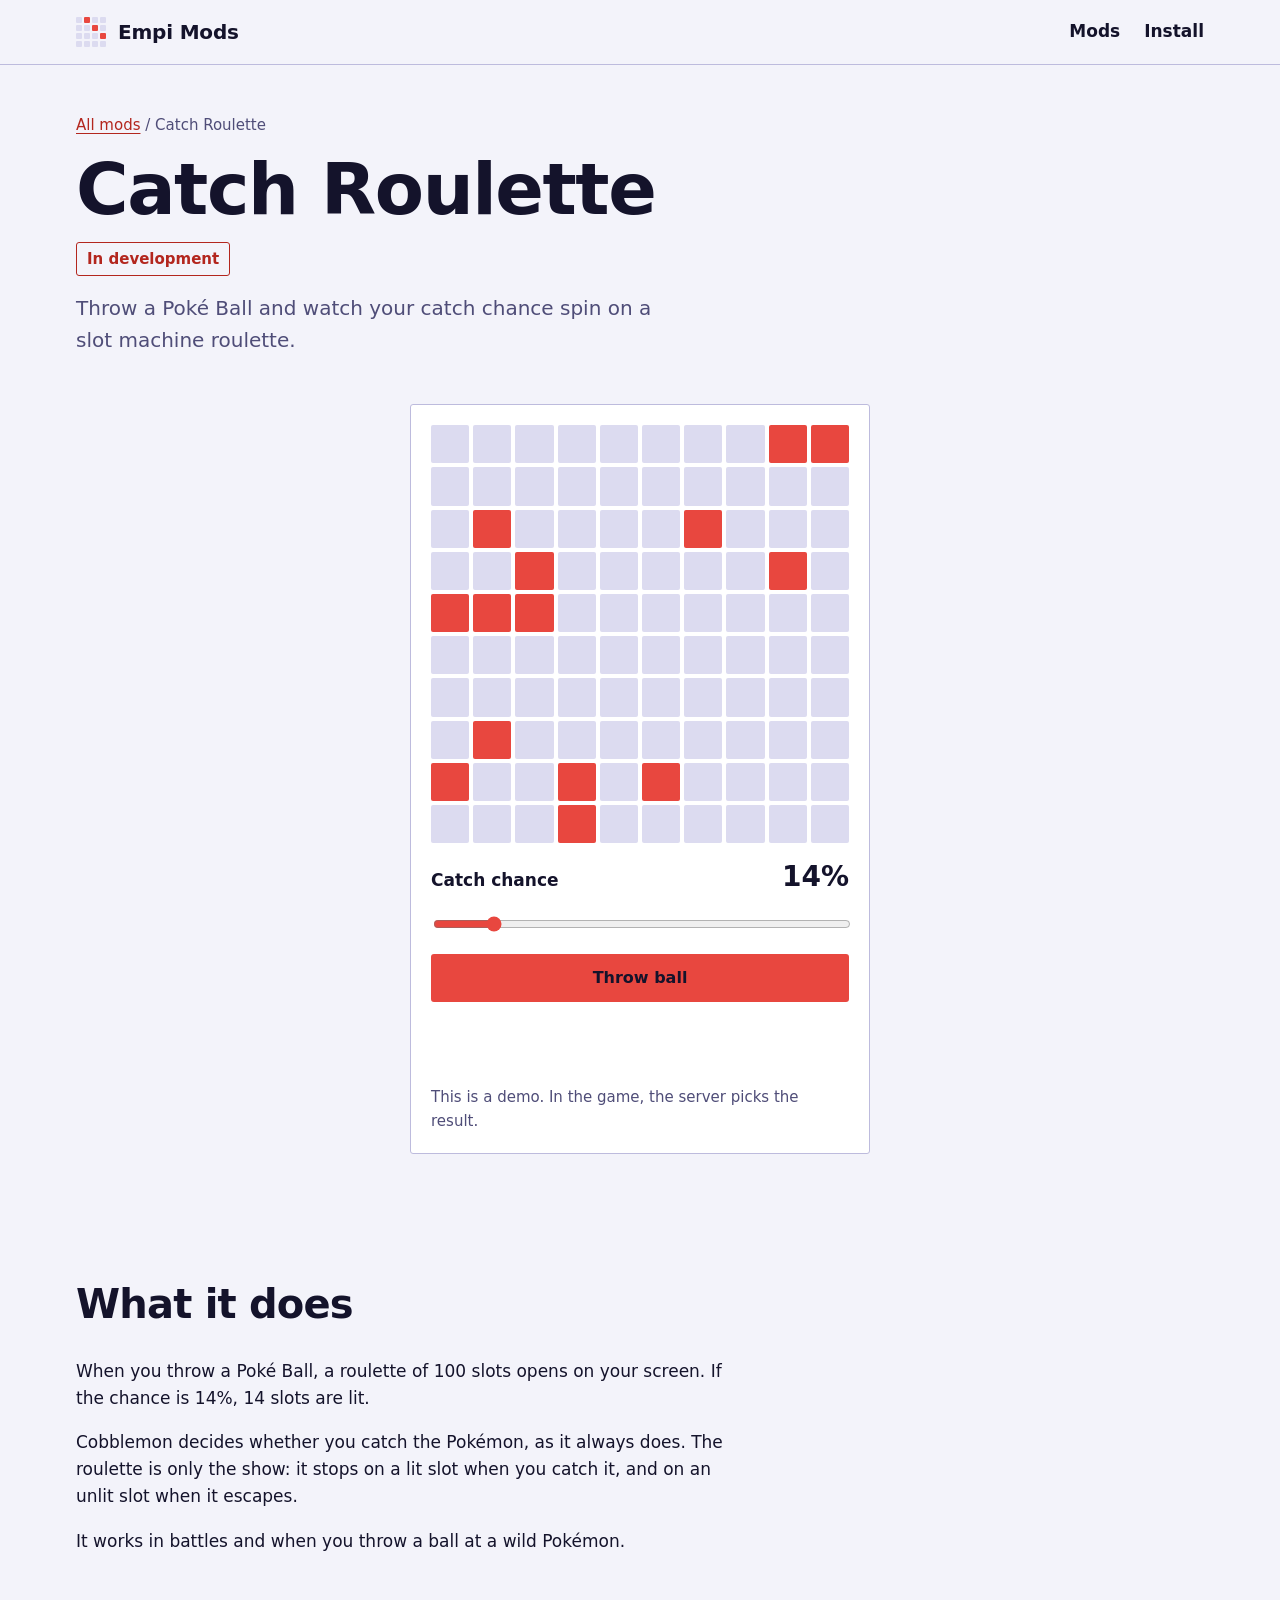
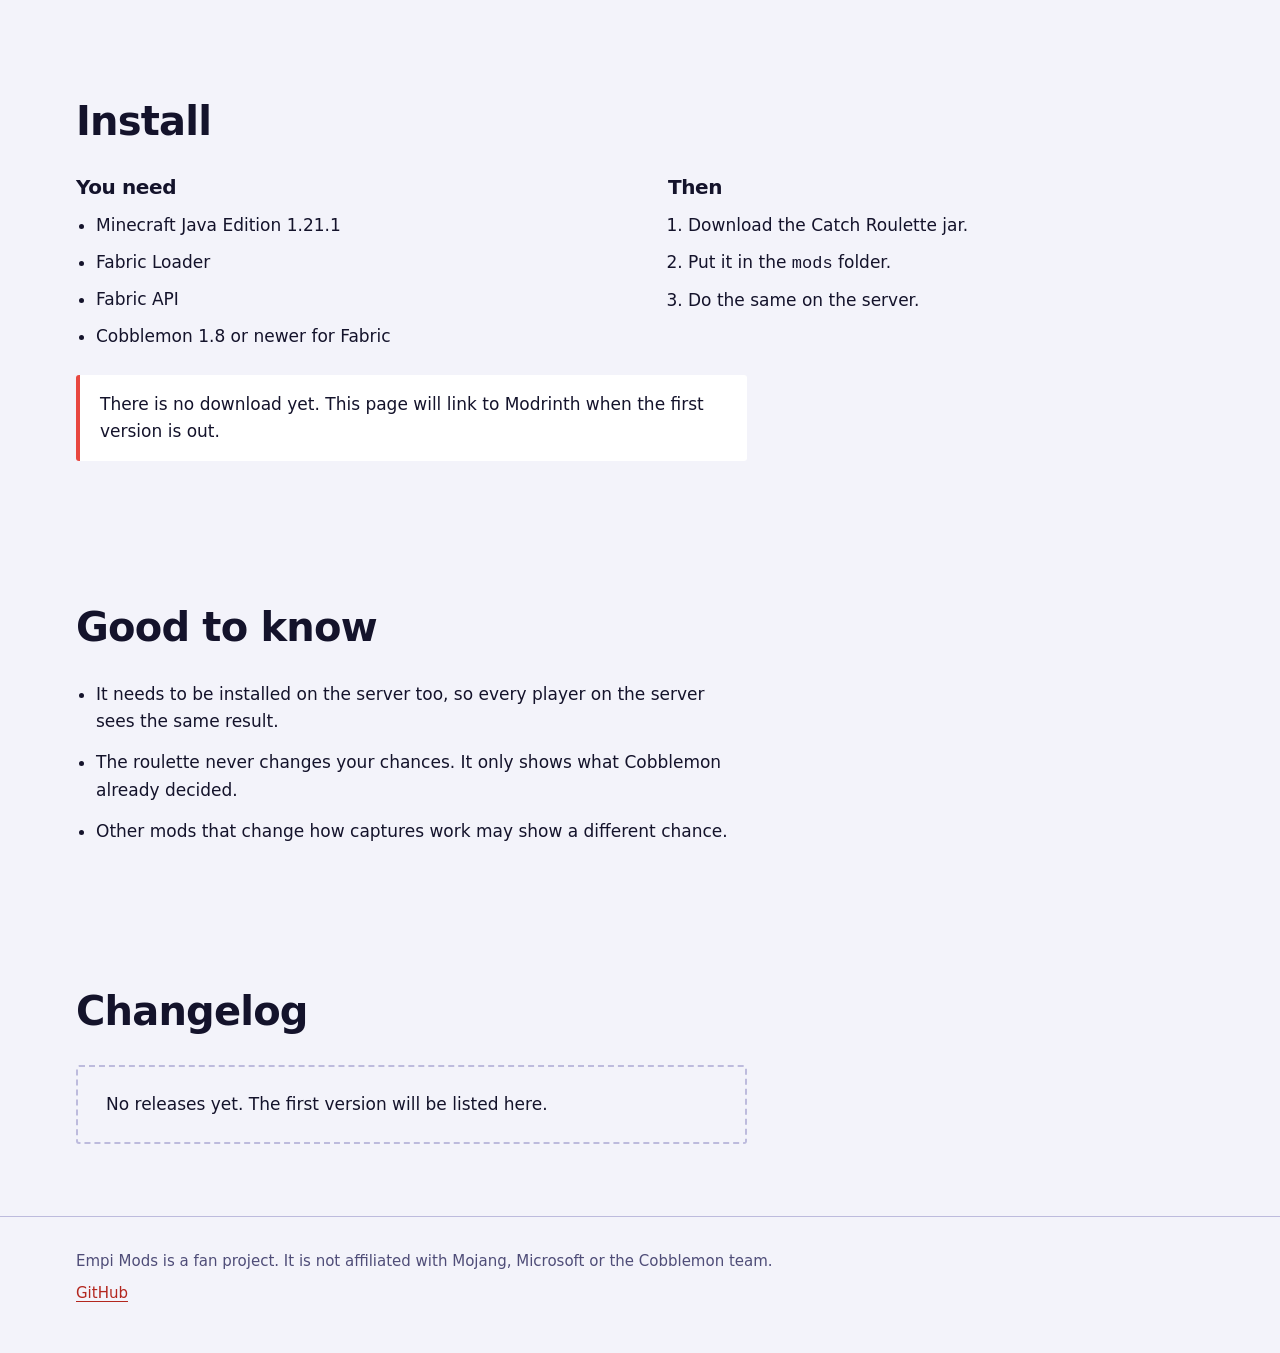
==== mods/catch-roulette.html @ 5851043d "Initial commit: Empi Mods static site Home, Catch Roulette page, shared CSS and the roulette demo.  " ====
<!doctype html>
<html lang="en">
<head>
  <meta charset="utf-8">
  <meta name="viewport" content="width=device-width, initial-scale=1">
  <title>Catch Roulette</title>
  <meta name="description" content="A Fabric mod for Cobblemon that turns your catch chance into a slot machine roulette.">
  <meta name="color-scheme" content="dark light">
  <link rel="stylesheet" href="../css/site.css">
</head>
<body>
  <a class="skip" href="#main">Skip to content</a>

  <header class="nav">
    <div class="wrap nav__row">
      <a class="brand" href="../index.html">
        <span class="brand__mark" aria-hidden="true"><i></i><i></i><i></i><i></i><i></i><i></i><i></i><i></i><i></i><i></i><i></i><i></i><i></i><i></i><i></i><i></i></span>
        Empi Mods
      </a>
      <nav aria-label="Main">
        <a href="../index.html#mods">Mods</a>
        <a href="#install">Install</a>
      </nav>
    </div>
  </header>

  <main id="main">
    <div class="wrap mod-head">
      <p class="crumb"><a href="../index.html#mods">All mods</a> / Catch Roulette</p>
      <h1>Catch Roulette</h1>
      <span class="status">In development</span>
      <p class="lede">Throw a Poké Ball and watch your catch chance spin on a slot machine roulette.</p>
    </div>

    <div class="wrap demo-block">
      <div class="roulette" data-roulette>
        <div class="roulette__board" role="img" aria-label="Roulette with 100 slots, 14 of them lit"></div>
        <div class="roulette__panel">
          <div class="roulette__row">
            <label for="chance-mod">Catch chance</label>
            <output for="chance-mod">14%</output>
          </div>
          <input id="chance-mod" type="range" min="1" max="100" value="14">
          <button class="btn btn--primary" type="button">Throw ball</button>
          <p class="roulette__result" aria-live="polite"></p>
          <p class="roulette__hint">This is a demo. In the game, the server picks the result.</p>
        </div>
      </div>
    </div>
    <!-- TODO: add real in-game screenshots here once the mod runs in Cobblemon. -->

    <section class="section">
      <div class="wrap">
        <h2>What it does</h2>
        <div class="prose">
          <p>When you throw a Poké Ball, a roulette of 100 slots opens on your screen. If the chance is 14%, 14 slots are lit.</p>
          <p>Cobblemon decides whether you catch the Pokémon, as it always does. The roulette is only the show: it stops on a lit slot when you catch it, and on an unlit slot when it escapes.</p>
          <p>It works in battles and when you throw a ball at a wild Pokémon.</p>
        </div>
      </div>
    </section>

    <section class="section" id="install">
      <div class="wrap">
        <h2>Install</h2>
        <div class="install">
          <div>
            <h3>You need</h3>
            <ul>
              <li>Minecraft Java Edition 1.21.1</li>
              <li>Fabric Loader</li>
              <li>Fabric API</li>
              <li>Cobblemon 1.8 or newer for Fabric</li>
            </ul>
          </div>
          <div>
            <h3>Then</h3>
            <ol>
              <li>Download the Catch Roulette jar.</li>
              <li>Put it in the <code>mods</code> folder.</li>
              <li>Do the same on the server.</li>
            </ol>
          </div>
        </div>
        <p class="note">There is no download yet. This page will link to Modrinth when the first version is out.</p>
      </div>
    </section>

    <section class="section">
      <div class="wrap">
        <h2>Good to know</h2>
        <ul class="limits">
          <li>It needs to be installed on the server too, so every player on the server sees the same result.</li>
          <li>The roulette never changes your chances. It only shows what Cobblemon already decided.</li>
          <li>Other mods that change how captures work may show a different chance.</li>
        </ul>
      </div>
    </section>

    <section class="section">
      <div class="wrap">
        <h2>Changelog</h2>
        <div class="empty">
          <p>No releases yet. The first version will be listed here.</p>
        </div>
      </div>
    </section>
  </main>

  <footer class="footer">
    <div class="wrap">
      <p>Empi Mods is a fan project. It is not affiliated with Mojang, Microsoft or the Cobblemon team.</p>
      <p><a href="https://github.com/Empity001">GitHub</a></p>
    </div>
  </footer>

  <script src="../js/roulette.js"></script>
</body>
</html>
---- css/site.css ----
/* Empi Mods: one theme per visitor (follows the system), one accent, one corner radius. */

:root {
  --bg: #14132b;
  --surface: #1d1c3d;
  --cell: #2b2a5a;
  --line: #3a386e;
  --text: #eceBf8;
  --muted: #b0aed2;
  --accent: #e8473f;
  --accent-ink: #14132b;
  --accent-text: #f0625a;
  --radius: 3px;
  --wrap: 1160px;
  --display: "Bahnschrift", "Arial Narrow", "Segoe UI", system-ui, sans-serif;
  --body: system-ui, -apple-system, "Segoe UI", Roboto, sans-serif;
  color-scheme: dark;
}

@media (prefers-color-scheme: light) {
  :root {
    --bg: #f3f3fa;
    --surface: #ffffff;
    --cell: #dcdbf0;
    --line: #bdbbdd;
    --text: #14132b;
    --muted: #4f4d78;
    --accent-text: #b3261e;
    color-scheme: light;
  }
}

*,
*::before,
*::after { box-sizing: border-box; }

html { scroll-behavior: smooth; }

body {
  margin: 0;
  background: var(--bg);
  color: var(--text);
  font-family: var(--body);
  font-size: 1.0625rem;
  line-height: 1.6;
  -webkit-font-smoothing: antialiased;
}

img, svg { max-width: 100%; }

a { color: var(--accent-text); text-underline-offset: 3px; }
a:hover { text-decoration-thickness: 2px; }

:focus-visible {
  outline: 3px solid var(--accent-text);
  outline-offset: 3px;
  border-radius: var(--radius);
}

.skip {
  position: absolute;
  left: 16px;
  top: -64px;
  padding: 8px 14px;
  background: var(--accent);
  color: var(--accent-ink);
  font-weight: 700;
  border-radius: var(--radius);
  z-index: 10;
}
.skip:focus { top: 12px; }

.wrap {
  width: 100%;
  max-width: var(--wrap);
  margin-inline: auto;
  padding-inline: 16px;
}

/* Navigation: always one line, 64px tall */

.nav {
  border-bottom: 1px solid var(--line);
}
.nav__row {
  display: flex;
  align-items: center;
  justify-content: space-between;
  height: 64px;
}
.nav nav { display: flex; gap: 24px; }
.nav nav a {
  color: var(--text);
  text-decoration: none;
  font-weight: 600;
}
.nav nav a:hover { color: var(--accent-text); }

.brand {
  display: inline-flex;
  align-items: center;
  gap: 12px;
  color: var(--text);
  text-decoration: none;
  font-family: var(--display);
  font-weight: 700;
  font-size: 1.25rem;
  letter-spacing: -0.01em;
}
.brand:hover { color: var(--text); }
.brand__mark {
  display: grid;
  grid-template-columns: repeat(4, 6px);
  gap: 2px;
}
.brand__mark i {
  width: 6px;
  height: 6px;
  background: var(--cell);
  border-radius: 1px;
}
.brand__mark i:nth-child(2),
.brand__mark i:nth-child(7),
.brand__mark i:nth-child(12) { background: var(--accent); }

/* Buttons */

.btn {
  display: inline-flex;
  align-items: center;
  justify-content: center;
  min-height: 48px;
  padding: 0 24px;
  border: 2px solid var(--text);
  border-radius: var(--radius);
  background: transparent;
  color: var(--text);
  font: 700 1rem/1 var(--body);
  text-decoration: none;
  white-space: nowrap;
  cursor: pointer;
  transition: transform 0.12s ease, background-color 0.12s ease;
}
.btn:hover { background: var(--surface); }
.btn:active { transform: translateY(1px) scale(0.98); }
.btn--primary {
  background: var(--accent);
  border-color: var(--accent);
  color: var(--accent-ink);
}
.btn--primary:hover { background: var(--accent); filter: brightness(1.08); }
.btn[disabled] { opacity: 0.55; cursor: progress; }

.actions { display: flex; flex-wrap: wrap; gap: 12px; }

/* Type */

h1, h2, h3 {
  font-family: var(--display);
  font-weight: 700;
  letter-spacing: -0.02em;
  margin: 0;
}
h1 { font-size: clamp(2.5rem, 5.6vw, 4.5rem); line-height: 1.02; }
h2 { font-size: clamp(1.75rem, 3.4vw, 2.5rem); line-height: 1.1; }
h3 { font-size: 1.25rem; line-height: 1.25; }
p { margin: 0; }
.lede { font-size: 1.25rem; color: var(--muted); max-width: 46ch; }
.prose { max-width: 62ch; }
.prose p + p { margin-top: 1em; }
.muted { color: var(--muted); }

/* Hero */

.hero {
  display: grid;
  grid-template-columns: minmax(0, 1.05fr) minmax(0, 0.95fr);
  gap: 56px;
  align-items: center;
  padding-block: 56px 72px;
}
.hero__copy { display: grid; gap: 24px; justify-items: start; }

/* Sections */

.section { padding-block: 72px; }
.section > .wrap > h2 { margin-bottom: 32px; }

/* Featured mod */

.feature {
  display: grid;
  grid-template-columns: minmax(0, 7fr) minmax(0, 5fr);
  gap: 48px;
  align-items: start;
  padding: 32px;
  background: var(--surface);
  border: 1px solid var(--line);
  border-radius: var(--radius);
}
.feature__main { display: grid; gap: 16px; justify-items: start; }
.status {
  display: inline-block;
  padding: 4px 10px;
  border: 1px solid var(--accent-text);
  border-radius: var(--radius);
  color: var(--accent-text);
  font-weight: 700;
  font-size: 0.9375rem;
}
.facts { display: grid; grid-template-columns: 1fr 1fr; gap: 24px 20px; margin: 0; }
.facts div { display: grid; gap: 2px; align-content: start; }
.facts dt { color: var(--muted); font-size: 0.9375rem; }
.facts dd { margin: 0; font-weight: 600; }

.next {
  margin-top: 16px;
  padding: 28px 32px;
  border: 2px dashed var(--line);
  border-radius: var(--radius);
  display: grid;
  gap: 4px;
}
.next strong { font-family: var(--display); font-size: 1.25rem; }

/* How it works: a staircase, because it is a sequence */

.stairs { display: grid; gap: 36px; }
.stairs li { list-style: none; max-width: 60ch; }
.stairs { padding: 0; margin: 0; }
.stairs h3 { font-size: clamp(1.75rem, 3.6vw, 2.75rem); line-height: 1.05; }
.stairs p { margin-top: 8px; color: var(--muted); }
.stairs li:nth-child(2) { margin-left: clamp(0px, 9vw, 140px); }
.stairs li:nth-child(3) { margin-left: clamp(0px, 18vw, 280px); }

/* Install */

.install {
  display: grid;
  grid-template-columns: minmax(0, 1fr) minmax(0, 1fr);
  gap: 56px;
}
.install h3 { margin-bottom: 12px; }
.install ol, .install ul { margin: 0; padding-left: 1.25rem; display: grid; gap: 10px; }
.note {
  margin-top: 24px;
  padding: 16px 20px;
  border-left: 4px solid var(--accent);
  background: var(--surface);
  border-radius: var(--radius);
  max-width: 62ch;
}

/* Mod page */

.mod-head { display: grid; gap: 16px; justify-items: start; padding-block: 48px 32px; }
.crumb { color: var(--muted); font-size: 0.9375rem; }
.demo-block {
  display: grid;
  grid-template-columns: minmax(0, 1fr);
  justify-items: center;
  padding-block: 16px 56px;
}
.limits { display: grid; gap: 14px; max-width: 62ch; margin: 0; padding-left: 1.25rem; }
.empty {
  padding: 24px 28px;
  border: 2px dashed var(--line);
  border-radius: var(--radius);
  max-width: 62ch;
}

/* Footer */

.footer {
  border-top: 1px solid var(--line);
  padding-block: 32px 48px;
  color: var(--muted);
  font-size: 0.9375rem;
}
.footer .wrap { display: grid; gap: 8px; }

/* Roulette */

.roulette {
  display: grid;
  gap: 20px;
  width: 100%;
  max-width: 460px;
  padding: 20px;
  background: var(--surface);
  border: 1px solid var(--line);
  border-radius: var(--radius);
}
.roulette__board {
  display: grid;
  grid-template-columns: repeat(10, 1fr);
  gap: 4px;
}
.roulette__cell {
  aspect-ratio: 1;
  background: var(--cell);
  border-radius: 2px;
  transition: background-color 0.18s ease;
}
.roulette__cell.is-caught { background: var(--accent); }
.roulette__cell.is-lit { background: var(--text); box-shadow: 0 0 0 2px var(--text); z-index: 1; }
.roulette__cell.is-caught.is-lit { background: var(--accent); box-shadow: 0 0 0 3px var(--text); }
.roulette__cell.is-final { box-shadow: 0 0 0 3px var(--text); background: var(--text); }
.roulette__cell.is-caught.is-final { background: var(--accent); }

.roulette__panel { display: grid; gap: 14px; }
.roulette__row { display: flex; align-items: baseline; justify-content: space-between; gap: 12px; }
.roulette__row label { font-weight: 600; }
.roulette__row output {
  font-family: var(--display);
  font-weight: 700;
  font-size: 1.75rem;
  line-height: 1;
}
.roulette input[type="range"] { width: 100%; accent-color: var(--accent); height: 28px; }
.roulette__result { min-height: 3.2em; font-weight: 600; }
.roulette__hint { color: var(--muted); font-size: 0.9375rem; }

/* Narrow screens: everything collapses to one column */

@media (max-width: 880px) {
  .hero { grid-template-columns: 1fr; gap: 40px; padding-block: 40px 56px; }
  .feature { grid-template-columns: 1fr; gap: 32px; padding: 24px; }
  .install { grid-template-columns: 1fr; gap: 40px; }
  .section { padding-block: 56px; }
  .stairs li:nth-child(2), .stairs li:nth-child(3) { margin-left: 0; }
  .btn { white-space: normal; text-align: center; }
}

@media (max-width: 420px) {
  .facts { grid-template-columns: 1fr; }
  .roulette { padding: 14px; }
  .nav nav { gap: 16px; }
}

@media (prefers-reduced-motion: reduce) {
  html { scroll-behavior: auto; }
  *, *::before, *::after { transition: none !important; animation: none !important; }
}
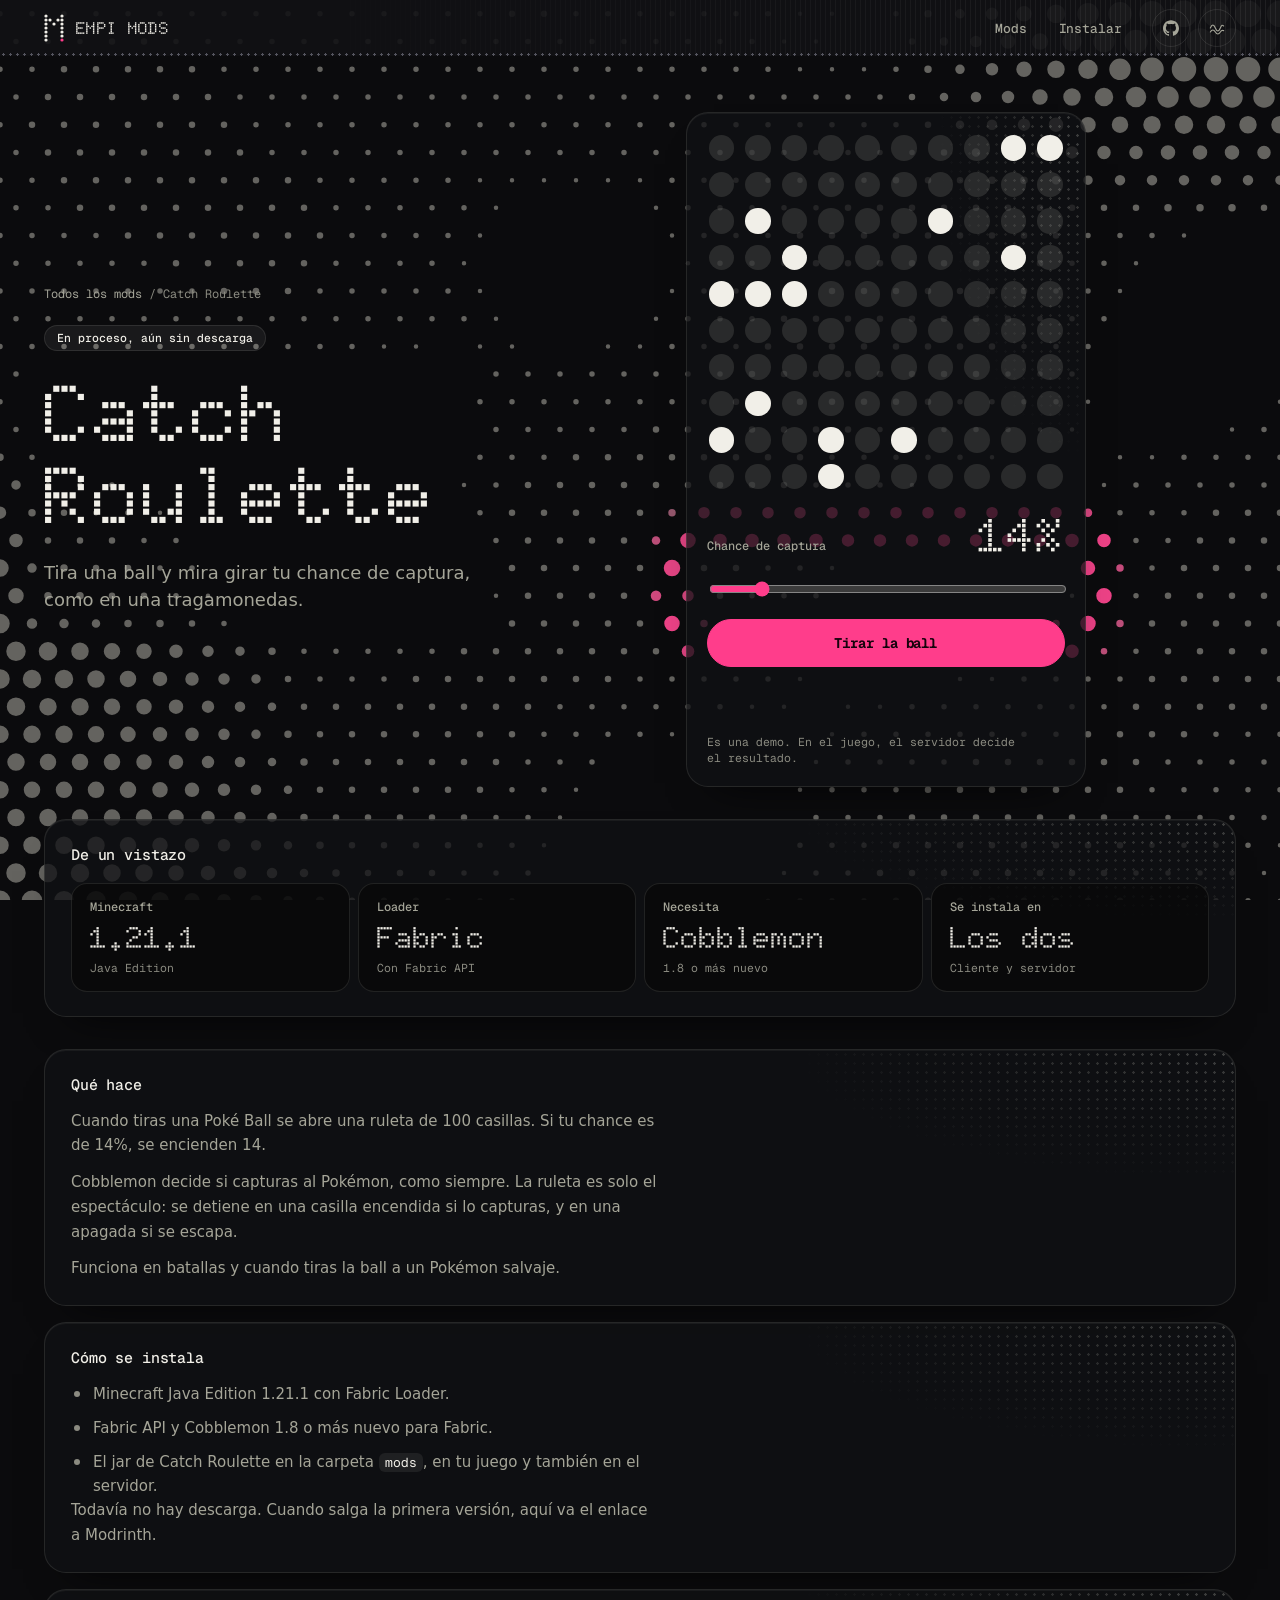
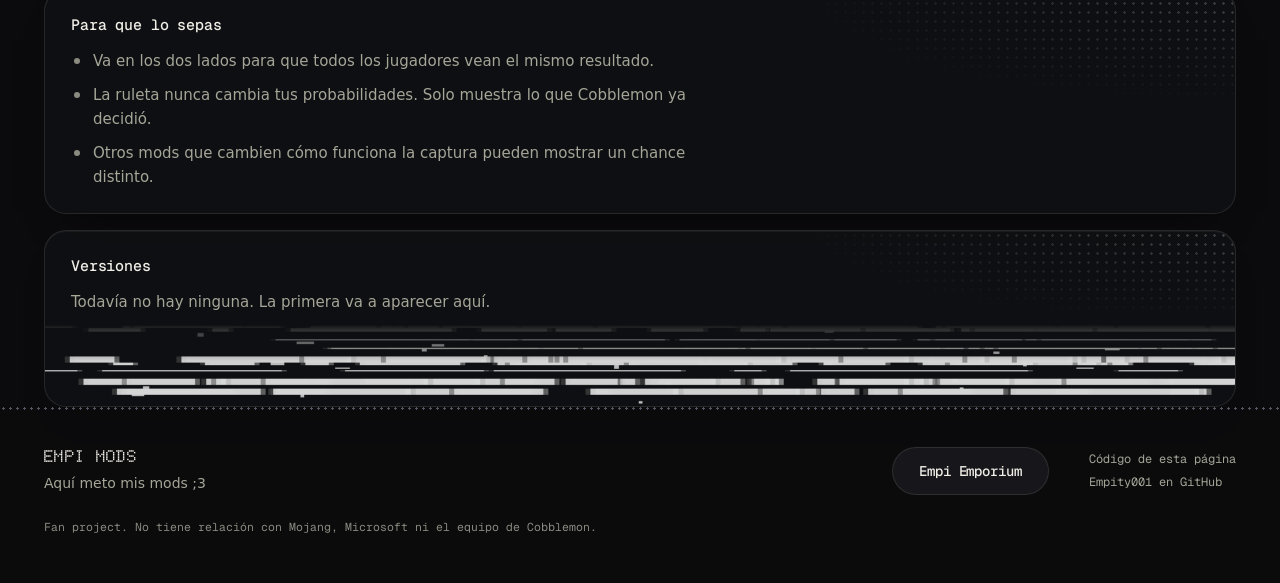
==== commit 6302159b: "Restyle the site with the Empi Proof Bench system from Empi Emporium Reuse its stylesheet, fonts, do" ====
--- a/mods/catch-roulette.html
+++ b/mods/catch-roulette.html
@@ -1,119 +1,139 @@
 <!doctype html>
-<html lang="en">
+<html lang="es">
 <head>
-  <meta charset="utf-8">
-  <meta name="viewport" content="width=device-width, initial-scale=1">
-  <title>Catch Roulette</title>
-  <meta name="description" content="A Fabric mod for Cobblemon that turns your catch chance into a slot machine roulette.">
-  <meta name="color-scheme" content="dark light">
-  <link rel="stylesheet" href="../css/site.css">
+    <meta charset="utf-8">
+    <meta name="viewport" content="width=device-width, initial-scale=1">
+    <title>Catch Roulette</title>
+    <meta name="description" content="Un mod de Fabric para Cobblemon que convierte tu chance de captura en una ruleta de casillas.">
+    <meta name="theme-color" content="#0b0b0d">
+    <meta property="og:type" content="website">
+    <meta property="og:title" content="Catch Roulette">
+    <meta property="og:description" content="Un mod de Fabric para Cobblemon que convierte tu chance de captura en una ruleta de casillas.">
+    <link rel="icon" href="../favicon.svg" type="image/svg+xml">
+    <link rel="preload" href="../fonts/Doto.woff2" as="font" type="font/woff2" crossorigin>
+    <link rel="stylesheet" href="../css/style.css">
+    <link rel="stylesheet" href="../css/mods.css">
+    <script>try { var m = localStorage.getItem('empi.motion'); document.documentElement.dataset.motion = (m ? m === 'alive' : !matchMedia('(prefers-reduced-motion: reduce)').matches) ? 'alive' : 'calm' } catch (e) { document.documentElement.dataset.motion = 'alive' }</script>
 </head>
-<body>
-  <a class="skip" href="#main">Skip to content</a>
+<body class="mod-page">
+    <a class="skip" href="#contenido">Ir al contenido</a>
+    <canvas id="life" aria-hidden="true"></canvas>
+    <p class="sr-only" id="dlStatus" role="status"></p>
 
-  <header class="nav">
-    <div class="wrap nav__row">
-      <a class="brand" href="../index.html">
-        <span class="brand__mark" aria-hidden="true"><i></i><i></i><i></i><i></i><i></i><i></i><i></i><i></i><i></i><i></i><i></i><i></i><i></i><i></i><i></i><i></i></span>
-        Empi Mods
-      </a>
-      <nav aria-label="Main">
-        <a href="../index.html#mods">Mods</a>
-        <a href="#install">Install</a>
-      </nav>
-    </div>
-  </header>
+    <header class="topbar">
+        <a class="brand" href="../index.html" aria-label="Empi Mods, inicio">
+            <svg class="logo" viewBox="0 0 20 28" aria-hidden="true" fill="currentColor">
+                <g><circle cx="2" cy="2" r="1.6"/><circle cx="2" cy="6" r="1.6"/><circle cx="2" cy="10" r="1.6"/><circle cx="2" cy="14" r="1.6"/><circle cx="2" cy="18" r="1.6"/><circle cx="2" cy="22" r="1.6"/><circle cx="2" cy="26" r="1.6"/>
+                <circle cx="18" cy="2" r="1.6"/><circle cx="18" cy="6" r="1.6"/><circle cx="18" cy="10" r="1.6"/><circle cx="18" cy="14" r="1.6"/><circle cx="18" cy="18" r="1.6"/><circle cx="18" cy="22" r="1.6"/>
+                <circle cx="6" cy="6" r="1.6"/><circle cx="10" cy="10" r="1.6"/><circle cx="14" cy="6" r="1.6"/></g>
+                <circle cx="18" cy="26" r="1.6" fill="#ff3d8b"/>
+            </svg>
+            <span>Empi Mods</span>
+        </a>
+        <nav class="nav" aria-label="Secciones">
+            <a href="../index.html#mods">Mods</a>
+            <a href="#instalar">Instalar</a>
+        </nav>
+        <a class="icon-btn" href="https://github.com/Empity001" target="_blank" rel="noopener" aria-label="Empity001 en GitHub" title="GitHub">
+            <svg class="i" viewBox="0 0 24 24" aria-hidden="true" fill="currentColor"><path d="M12 .297c-6.63 0-12 5.373-12 12 0 5.303 3.438 9.8 8.205 11.385.6.113.82-.258.82-.577 0-.285-.01-1.04-.015-2.04-3.338.724-4.042-1.61-4.042-1.61C4.422 18.07 3.633 17.7 3.633 17.7c-1.087-.744.084-.729.084-.729 1.205.084 1.838 1.236 1.838 1.236 1.07 1.835 2.809 1.305 3.495.998.108-.776.417-1.305.76-1.605-2.665-.3-5.466-1.332-5.466-5.93 0-1.31.465-2.38 1.235-3.22-.135-.303-.54-1.523.105-3.176 0 0 1.005-.322 3.3 1.23.96-.267 1.98-.399 3-.405 1.02.006 2.04.138 3 .405 2.28-1.552 3.285-1.23 3.285-1.23.645 1.653.24 2.873.12 3.176.765.84 1.23 1.91 1.23 3.22 0 4.61-2.805 5.625-5.475 5.92.42.36.81 1.096.81 2.22 0 1.606-.015 2.896-.015 3.286 0 .315.21.69.825.57C20.565 22.092 24 17.592 24 12.297c0-6.627-5.373-12-12-12"/></svg>
+        </a>
+        <button class="icon-btn" id="lifeBtn" type="button" aria-pressed="true" aria-label="Movimiento del fondo" title="Movimiento">
+            <svg class="i" viewBox="0 0 24 24" aria-hidden="true" fill="none" stroke="currentColor" stroke-width="1.75" stroke-linecap="round" stroke-linejoin="round"><path d="M2 12c2.5-6 5-6 7.5 0s5 6 7.5 0 3.5-4 5-3"/><path d="M2 18c2.5-4 5-4 7.5 0s5 4 7.5 0 3.5-2.5 5-2"/></svg>
+        </button>
+        <i class="progress" aria-hidden="true"></i>
+    </header>
 
-  <main id="main">
-    <div class="wrap mod-head">
-      <p class="crumb"><a href="../index.html#mods">All mods</a> / Catch Roulette</p>
-      <h1>Catch Roulette</h1>
-      <span class="status">In development</span>
-      <p class="lede">Throw a Poké Ball and watch your catch chance spin on a slot machine roulette.</p>
-    </div>
+    <main id="contenido">
+        <section class="hero wrap">
+            <div class="hero-copy">
+                <p class="crumb rise" style="--i:0"><a href="../index.html#mods">Todos los mods</a> / Catch Roulette</p>
+                <p class="chip dev rise" style="--i:0">En proceso, aún sin descarga</p>
+                <h1 class="hero-title mid rise" style="--i:1" aria-label="Catch Roulette" data-quiet><span class="line">Catch</span> <span class="line">Roulette</span></h1>
+                <p class="hero-sub rise" style="--i:2" data-quiet>Tira una ball y mira girar tu chance de captura, como en una tragamonedas.</p>
+            </div>
 
-    <div class="wrap demo-block">
-      <div class="roulette" data-roulette>
-        <div class="roulette__board" role="img" aria-label="Roulette with 100 slots, 14 of them lit"></div>
-        <div class="roulette__panel">
-          <div class="roulette__row">
-            <label for="chance-mod">Catch chance</label>
-            <output for="chance-mod">14%</output>
-          </div>
-          <input id="chance-mod" type="range" min="1" max="100" value="14">
-          <button class="btn btn--primary" type="button">Throw ball</button>
-          <p class="roulette__result" aria-live="polite"></p>
-          <p class="roulette__hint">This is a demo. In the game, the server picks the result.</p>
+            <div class="hero-demo rise" style="--i:2">
+                <div class="module roulette" data-roulette>
+                    <div class="roulette__board" role="img" aria-label="Ruleta de 100 casillas, 14 encendidas"></div>
+                    <div class="roulette__panel">
+                        <div class="roulette__row">
+                            <label for="chance-mod">Chance de captura</label>
+                            <output for="chance-mod">14%</output>
+                        </div>
+                        <input id="chance-mod" type="range" min="1" max="100" value="14">
+                        <button class="btn primary big" type="button">Tirar la ball</button>
+                        <p class="roulette__result" aria-live="polite"></p>
+                        <p class="roulette__hint">Es una demo. En el juego, el servidor decide el resultado.</p>
+                    </div>
+                </div>
+            </div>
+        </section>
+        <!-- TODO: capturas reales del juego cuando el mod ya corra dentro de Cobblemon. -->
+
+        <section class="facts wrap reveal" aria-labelledby="factsTitle">
+            <div class="module">
+                <div class="module-head"><h2 id="factsTitle">De un vistazo</h2></div>
+                <dl class="tiles">
+                    <div class="tile"><dt>Minecraft</dt><dd class="num">1.21.1</dd><small>Java Edition</small></div>
+                    <div class="tile"><dt>Loader</dt><dd class="num">Fabric</dd><small>Con Fabric API</small></div>
+                    <div class="tile"><dt>Necesita</dt><dd class="num">Cobblemon</dd><small>1.8 o más nuevo</small></div>
+                    <div class="tile"><dt>Se instala en</dt><dd class="num">Los dos</dd><small>Cliente y servidor</small></div>
+                </dl>
+            </div>
+        </section>
+
+        <div class="wrap mod-sections">
+            <section class="module reveal" aria-labelledby="qhace">
+                <h2 id="qhace">Qué hace</h2>
+                <p>Cuando tiras una Poké Ball se abre una ruleta de 100 casillas. Si tu chance es de 14%, se encienden 14.</p>
+                <p>Cobblemon decide si capturas al Pokémon, como siempre. La ruleta es solo el espectáculo: se detiene en una casilla encendida si lo capturas, y en una apagada si se escapa.</p>
+                <p>Funciona en batallas y cuando tiras la ball a un Pokémon salvaje.</p>
+            </section>
+
+            <section class="module reveal" id="instalar" aria-labelledby="qinstalar">
+                <h2 id="qinstalar">Cómo se instala</h2>
+                <ul>
+                    <li>Minecraft Java Edition 1.21.1 con Fabric Loader.</li>
+                    <li>Fabric API y Cobblemon 1.8 o más nuevo para Fabric.</li>
+                    <li>El jar de Catch Roulette en la carpeta <code>mods</code>, en tu juego y también en el servidor.</li>
+                </ul>
+                <p>Todavía no hay descarga. Cuando salga la primera versión, aquí va el enlace a Modrinth.</p>
+            </section>
+
+            <section class="module reveal" aria-labelledby="qsaber">
+                <h2 id="qsaber">Para que lo sepas</h2>
+                <ul>
+                    <li>Va en los dos lados para que todos los jugadores vean el mismo resultado.</li>
+                    <li>La ruleta nunca cambia tus probabilidades. Solo muestra lo que Cobblemon ya decidió.</li>
+                    <li>Otros mods que cambien cómo funciona la captura pueden mostrar un chance distinto.</li>
+                </ul>
+            </section>
+
+            <section class="module empty-tear reveal" aria-labelledby="qversiones">
+                <h2 id="qversiones">Versiones</h2>
+                <p>Todavía no hay ninguna. La primera va a aparecer aquí.</p>
+            </section>
         </div>
-      </div>
-    </div>
-    <!-- TODO: add real in-game screenshots here once the mod runs in Cobblemon. -->
+    </main>
 
-    <section class="section">
-      <div class="wrap">
-        <h2>What it does</h2>
-        <div class="prose">
-          <p>When you throw a Poké Ball, a roulette of 100 slots opens on your screen. If the chance is 14%, 14 slots are lit.</p>
-          <p>Cobblemon decides whether you catch the Pokémon, as it always does. The roulette is only the show: it stops on a lit slot when you catch it, and on an unlit slot when it escapes.</p>
-          <p>It works in battles and when you throw a ball at a wild Pokémon.</p>
+    <footer class="foot" id="pie">
+        <div class="wrap foot-grid">
+            <div class="foot-brand" data-quiet>
+                <p class="foot-name">Empi Mods</p>
+                <p class="foot-line">Aquí meto mis mods ;3</p>
+            </div>
+            <a class="btn big" href="https://empity001.github.io/Empi-Emporium/">Empi Emporium</a>
+            <nav class="foot-links" data-quiet aria-label="Enlaces">
+                <a href="https://github.com/Empity001/Empi-Mods" target="_blank" rel="noopener">Código de esta página</a>
+                <a href="https://github.com/Empity001" target="_blank" rel="noopener">Empity001 en GitHub</a>
+            </nav>
         </div>
-      </div>
-    </section>
+        <p class="wrap foot-note" data-quiet>Fan project. No tiene relación con Mojang, Microsoft ni el equipo de Cobblemon.</p>
+    </footer>
 
-    <section class="section" id="install">
-      <div class="wrap">
-        <h2>Install</h2>
-        <div class="install">
-          <div>
-            <h3>You need</h3>
-            <ul>
-              <li>Minecraft Java Edition 1.21.1</li>
-              <li>Fabric Loader</li>
-              <li>Fabric API</li>
-              <li>Cobblemon 1.8 or newer for Fabric</li>
-            </ul>
-          </div>
-          <div>
-            <h3>Then</h3>
-            <ol>
-              <li>Download the Catch Roulette jar.</li>
-              <li>Put it in the <code>mods</code> folder.</li>
-              <li>Do the same on the server.</li>
-            </ol>
-          </div>
-        </div>
-        <p class="note">There is no download yet. This page will link to Modrinth when the first version is out.</p>
-      </div>
-    </section>
-
-    <section class="section">
-      <div class="wrap">
-        <h2>Good to know</h2>
-        <ul class="limits">
-          <li>It needs to be installed on the server too, so every player on the server sees the same result.</li>
-          <li>The roulette never changes your chances. It only shows what Cobblemon already decided.</li>
-          <li>Other mods that change how captures work may show a different chance.</li>
-        </ul>
-      </div>
-    </section>
-
-    <section class="section">
-      <div class="wrap">
-        <h2>Changelog</h2>
-        <div class="empty">
-          <p>No releases yet. The first version will be listed here.</p>
-        </div>
-      </div>
-    </section>
-  </main>
-
-  <footer class="footer">
-    <div class="wrap">
-      <p>Empi Mods is a fan project. It is not affiliated with Mojang, Microsoft or the Cobblemon team.</p>
-      <p><a href="https://github.com/Empity001">GitHub</a></p>
-    </div>
-  </footer>
-
-  <script src="../js/roulette.js"></script>
+    <script src="../js/field.js" defer></script>
+    <script src="../js/motion.js" defer></script>
+    <script src="../js/roulette.js" defer></script>
+    <script src="../js/site.js" defer></script>
 </body>
 </html>
--- a/css/style.css
+++ b/css/style.css
@@ -0,0 +1,418 @@
+/* Empi Emporium: the Empi Proof Bench, on the web. Near-black ground, paper-white marks, halftone dots as tone, one pink accent that
+   marks the next action (here: the download). Same tokens, type and modules as Empi Publisher and Empi Launcher (see DESIGN.md in
+   Empity001/EmpiLauncher). Dark only, on purpose: the darkroom is the brand.
+   Motion is alive but budgeted (js/field.js): a dot field behind the page, arrivals that rise in, a tear when something changes.
+   The visible switch (top right) and prefers-reduced-motion make all of it calm. Only transform and opacity animate. */
+
+@font-face { font-family: 'Doto'; src: url('../fonts/Doto.woff2') format('woff2'); font-weight: 100 900; font-display: swap; }
+@font-face { font-family: 'Geist Mono'; src: url('../fonts/GeistMono.woff2') format('woff2'); font-weight: 400 700; font-display: swap; }
+
+:root {
+    color-scheme: dark;
+
+    --well: #060607;
+    --bg: #0b0b0d;
+    --surface: #111114;
+    --surface-2: #18181c;
+    --line: #24242a;
+    --line-strong: #3b3b44;
+    --dot: #55555f;
+
+    --text: #f1efe8;
+    --text-2: #a5a598;
+    --text-3: #8b8b81;
+    --paper-ink: #47473f;
+
+    --accent: #ff3d8b;
+    --accent-hover: #ff6aa6;
+    --accent-ink: #16030c;
+    --split-r: #ff2a4a;
+    --split-c: #33e6ff;
+    --danger: #ff6a4d;
+
+    --module: rgb(17 18 21 / .76);
+    --hair: rgb(241 239 232 / .1);
+    --hair-strong: rgb(241 239 232 / .22);
+
+    --r-module: 22px;
+    --r-tile: 16px;
+
+    --font-ui: 'Segoe UI Variable Text', 'Segoe UI', system-ui, -apple-system, sans-serif;
+    --font-dot: 'Doto', 'Cascadia Mono', Consolas, monospace;
+    --font-mono: 'Geist Mono', 'Cascadia Mono', Consolas, monospace;
+
+    --ease: cubic-bezier(.2, .9, .2, 1);
+    --ease-out: cubic-bezier(.16, 1, .3, 1);
+    --spring: cubic-bezier(.34, 1.56, .64, 1);
+    --dotted: radial-gradient(circle, var(--dot) 1px, transparent 1.4px) 0 0 / 7px 3px repeat-x;
+    --topbar-h: 56px;
+}
+
+* { box-sizing: border-box; }
+[hidden] { display: none !important; }
+html { background: var(--bg); scroll-behavior: smooth; scroll-padding-top: calc(var(--topbar-h) + 16px); scrollbar-color: var(--line-strong) transparent; }
+body { margin: 0; color: var(--text); font: 16px/1.55 var(--font-ui); -webkit-font-smoothing: antialiased; overflow-x: hidden; }
+::selection { background: var(--accent); color: var(--accent-ink); }
+:focus-visible { outline: 2px solid var(--accent); outline-offset: 3px; }
+h1, h2, h3, h4, p, figure, dl, dd { margin: 0; }
+h1, h2, h3 { text-wrap: balance; }
+p { text-wrap: pretty; }
+a { color: inherit; }
+img { display: block; max-width: 100%; height: auto; }
+.i { width: 16px; height: 16px; flex: none; }
+.num { font-variant-numeric: tabular-nums; }
+
+.wrap { width: 100%; max-width: 1240px; margin: 0 auto; padding: 0 24px; }
+
+.skip { position: absolute; left: 12px; top: -60px; z-index: 20; padding: 10px 16px; border-radius: 999px; background: var(--text); color: var(--bg); font: 600 13px/1 var(--font-mono); text-decoration: none; }
+.skip:focus { top: 8px; }
+
+/* The dot field: one fixed canvas behind everything (js/field.js). Before it paints, and without JavaScript, two static plates stand in. */
+#life { position: fixed; inset: 0; z-index: -1; pointer-events: none; }
+html:not([data-field]) body::before {
+    content: ''; position: fixed; z-index: -1; pointer-events: none; left: 0; bottom: 0; width: 340px; height: 360px;
+    background: url('../art/field.png') left bottom / 340px auto no-repeat; opacity: .6;
+    -webkit-mask-image: linear-gradient(to top, #000 35%, transparent 100%), linear-gradient(to right, #000 60%, transparent 100%);
+    -webkit-mask-composite: source-in;
+    mask-image: linear-gradient(to top, #000 35%, transparent 100%), linear-gradient(to right, #000 60%, transparent 100%);
+    mask-composite: intersect;
+}
+
+/* ------------------------------------------------------------ the tear: a glitch, only when something changes */
+@keyframes tear {
+    0%   { transform: none; clip-path: inset(0); text-shadow: none; }
+    15%  { transform: translateX(-3px); clip-path: inset(0 0 62% 0); text-shadow: 2px 0 var(--split-r), -2px 0 var(--split-c); }
+    30%  { transform: translateX(4px); clip-path: inset(38% 0 30% 0); }
+    45%  { transform: translateX(-2px); clip-path: inset(70% 0 0 0); text-shadow: -2px 0 var(--split-r), 2px 0 var(--split-c); }
+    60%  { transform: translateX(2px); clip-path: inset(12% 0 55% 0); }
+    80%  { transform: translateX(-1px); clip-path: inset(0); text-shadow: 1px 0 var(--split-r), -1px 0 var(--split-c); }
+    100% { transform: none; clip-path: inset(0); text-shadow: none; }
+}
+.tear { animation: tear .26s steps(1, end) 1; }
+@keyframes split {
+    0%, 100% { text-shadow: none; }
+    25% { text-shadow: 2px 0 var(--split-r), -2px 0 var(--split-c); }
+    50% { text-shadow: -2px 0 var(--split-r), 2px 0 var(--split-c); }
+    75% { text-shadow: 1px 0 var(--split-r), -1px 0 var(--split-c); }
+}
+
+/* ------------------------------------------------------------ top bar */
+.topbar {
+    position: sticky; top: 0; z-index: 10; height: var(--topbar-h);
+    display: flex; align-items: center; gap: 8px; padding: 0 max(24px, calc((100vw - 1240px) / 2 + 24px));
+    background: rgb(17 17 20 / .9);
+}
+.topbar::before {   /* ribbed glass: fine vertical lines that fade in from the left */
+    content: ''; position: absolute; inset: 0; pointer-events: none;
+    background: repeating-linear-gradient(90deg, rgb(241 239 232 / .07) 0 1px, transparent 1px 5px);
+    -webkit-mask-image: linear-gradient(90deg, transparent 20%, #000 100%);
+    mask-image: linear-gradient(90deg, transparent 20%, #000 100%);
+}
+.topbar::after { content: ''; position: absolute; left: 0; right: 0; bottom: 0; height: 3px; background: var(--dotted); }
+.topbar > * { position: relative; }
+.brand { display: flex; align-items: center; gap: 12px; margin-right: auto; text-decoration: none; font: 800 17px/1 var(--font-dot); letter-spacing: .02em; text-transform: uppercase; white-space: nowrap; }
+.logo { width: 20px; height: 28px; flex: none; color: var(--text); }
+.nav { display: flex; gap: 4px; margin-right: 8px; }
+.nav a { padding: 9px 14px; border-radius: 999px; font: 500 13px/1 var(--font-mono); letter-spacing: -.005em; color: var(--text-2); text-decoration: none; transition: color .2s var(--ease), background .2s var(--ease); }
+.nav a:hover { color: var(--text); background: rgb(255 255 255 / .07); }
+.icon-btn {
+    display: grid; place-items: center; width: 38px; height: 38px; padding: 0; border-radius: 50%; cursor: pointer;
+    background: none; border: 1px solid var(--hair); color: var(--text-2);
+    transition: background .2s var(--ease), color .2s var(--ease), transform .5s var(--spring);
+}
+.icon-btn:hover { color: var(--text); background: rgb(255 255 255 / .07); }
+.icon-btn[aria-pressed=false] { color: var(--text-3); }
+.icon-btn:active { transform: scale(.94); }
+
+/* ------------------------------------------------------------ buttons and chips: pills */
+.btn {
+    display: inline-flex; align-items: center; justify-content: center; gap: 10px; white-space: nowrap; cursor: pointer; text-decoration: none;
+    padding: 11px 18px; border-radius: 999px; border: 1px solid var(--hair); background: #17171b; color: var(--text);
+    font: 500 13px/1 var(--font-mono); letter-spacing: -.005em;
+    transition: background .2s var(--ease), border-color .2s var(--ease), transform .45s var(--spring);
+}
+.btn:hover { background: #222228; border-color: var(--hair-strong); animation: split .2s steps(1, end) 1; transform: translateY(-1px); }
+.btn:active { transform: scale(.97); transition-duration: .06s; }
+.btn.big { padding: 16px 26px; font-size: 14px; }
+.btn.primary {
+    position: relative; overflow: hidden; background: var(--accent); border-color: var(--accent); color: var(--accent-ink); font-weight: 700;
+    transform: translate(var(--mx, 0px), var(--my, 0px));
+    transition: background .12s var(--ease), transform .3s var(--ease-out);
+}
+.btn.primary:hover { background: var(--accent-hover); border-color: var(--accent-hover); transform: translate(var(--mx, 0px), calc(var(--my, 0px) - 1px)); }
+.btn.primary:active { transform: translate(var(--mx, 0px), var(--my, 0px)) scale(.97); }
+.btn.primary::before { content: ''; position: absolute; inset: 0; pointer-events: none; background: linear-gradient(100deg, transparent 32%, rgb(255 255 255 / .38) 50%, transparent 68%); transform: translateX(-130%); }
+.btn.primary:hover::before { transform: translateX(130%); transition: transform .8s var(--ease-out); }
+.btn-label { position: relative; display: inline-grid; overflow: hidden; }
+.btn-label > span { grid-area: 1 / 1; text-align: center; transition: transform .45s var(--ease-out), opacity .3s var(--ease); }
+.btn-label .l2 { transform: translateY(120%); opacity: 0; }
+.btn.done .l1 { transform: translateY(-120%); opacity: 0; }
+.btn.done .l2 { transform: none; opacity: 1; }
+.btn.done .dl-icon { animation: drop .6s var(--ease-out) 1; }
+.sr-only { position: absolute; width: 1px; height: 1px; margin: -1px; padding: 0; overflow: hidden; clip-path: inset(50%); white-space: nowrap; border: 0; }
+.chip { display: inline-flex; align-items: center; gap: 6px; width: fit-content; padding: 4px 12px; border-radius: 999px; background: rgb(255 255 255 / .06); border: 1px solid var(--hair); font: 500 11.5px/1.4 var(--font-mono); color: var(--text-2); }
+.link { display: inline-flex; align-items: center; gap: 8px; font: 500 13px/1.2 var(--font-mono); color: var(--text-2); text-decoration: none; padding: 6px 2px; transition: color .2s var(--ease); }
+.link:hover { color: var(--text); }
+
+/* ------------------------------------------------------------ modules: translucent, hairline, a corner of halftone that continues the ground */
+@property --px { syntax: '<length>'; inherits: false; initial-value: 0px; }
+@property --py { syntax: '<length>'; inherits: false; initial-value: 0px; }
+@property --spot { syntax: '<number>'; inherits: false; initial-value: 0; }
+.module {
+    position: relative; isolation: isolate; padding: 24px 26px;
+    background: radial-gradient(300px circle at var(--px) var(--py), rgb(241 239 232 / calc(var(--spot) * .085)), transparent 65%), var(--module);
+    border: 1px solid var(--hair); border-radius: var(--r-module);
+    box-shadow: inset 0 1px 0 rgb(255 255 255 / .05), 0 24px 40px -28px rgb(0 0 0 / .85);
+    transition: border-color .3s var(--ease-out), --spot .45s var(--ease-out);
+}
+.module:hover { border-color: var(--hair-strong); }
+@media (hover: hover) and (pointer: fine) { html[data-motion=alive] .module:hover { --spot: 1; } }
+.module::before {
+    content: ''; position: absolute; z-index: -1; top: 0; right: 0; width: 46%; height: 64%; pointer-events: none; border-radius: 0 var(--r-module) 0 0;
+    background: radial-gradient(circle, rgb(241 239 232 / .22) 1px, transparent 1.5px) 0 0 / 9px 9px;
+    -webkit-mask-image: radial-gradient(120% 120% at 100% 0, #000 0, transparent 68%);
+    mask-image: radial-gradient(120% 120% at 100% 0, #000 0, transparent 68%);
+    transform-origin: 100% 0; transition: transform .8s var(--ease-out);
+}
+@media (hover: hover) and (pointer: fine) { html[data-motion=alive] .module:hover::before { transform: scale(1.16); } }
+.module-head { display: flex; align-items: center; justify-content: space-between; gap: 16px; margin-bottom: 18px; }
+.module-head h2 { font: 500 15px/1.4 var(--font-mono); letter-spacing: -.01em; }
+
+/* ------------------------------------------------------------ hero: the copy on the left, the real launcher on the right */
+.hero {
+    min-height: min(calc(100dvh - var(--topbar-h) - 64px), 760px); padding-top: 56px; padding-bottom: 56px;
+    display: grid; grid-template-columns: minmax(0, 4.6fr) minmax(0, 7.4fr); gap: 56px; align-items: center;
+}
+.hero-copy { display: flex; flex-direction: column; align-items: flex-start; gap: 22px; }
+.hero-title { font: 700 clamp(3.6rem, 8.4vw, 7.4rem)/1 var(--font-dot); letter-spacing: 0; }
+.hero-title .line { display: block; }
+.hero-sub { max-width: 34ch; font-size: 18px; line-height: 1.5; color: var(--text-2); }
+.hero-actions { display: flex; flex-wrap: wrap; gap: 12px; margin-top: 6px; }
+.hero-shot { position: relative; }
+.hero-shot .cloud { position: absolute; z-index: 0; right: -7%; top: -15%; width: 64%; opacity: .5; pointer-events: none; }
+.frame {
+    position: relative; z-index: 1; overflow: hidden; border-radius: var(--r-module); border: 1px solid var(--hair-strong);
+    background: var(--well); box-shadow: inset 0 1px 0 rgb(255 255 255 / .05), 0 40px 60px -32px rgb(0 0 0 / .9);
+}
+.frame img { width: 100%; }
+@media (min-width: 1289px) {   /* wide screens: the launcher runs off the right edge of the page, the way a window half out of frame does */
+    .hero-shot { margin-right: calc(-1 * ((100vw - 1240px) / 2 + 24px)); }
+    .frame { border-radius: var(--r-module) 0 0 var(--r-module); border-right: 0; }
+}
+
+/* ------------------------------------------------------------ the latest version: four data tiles */
+.facts { padding-bottom: 8px; }
+.tiles { display: grid; grid-template-columns: repeat(4, minmax(0, 1fr)); gap: 8px; }
+.tile {
+    display: flex; flex-direction: column; gap: 6px; min-width: 0; padding: 16px 18px 15px; border-radius: var(--r-tile); border: 1px solid var(--hair);
+    background: radial-gradient(200px circle at var(--px) var(--py), rgb(241 239 232 / calc(var(--spot) * .07)), transparent 65%), rgb(6 6 7 / .55);
+    transition: --spot .45s var(--ease-out), border-color .3s var(--ease-out);
+}
+@media (hover: hover) and (pointer: fine) { html[data-motion=alive] .tile:hover { --spot: 1; border-color: var(--hair-strong); } }
+.tile dt { font: 500 12px/1.2 var(--font-mono); color: var(--text-2); }
+.tile dd { font: 700 clamp(1.5rem, 2.4vw, 1.9rem)/1.1 var(--font-dot); min-height: 1.1em; overflow-wrap: anywhere; }
+.tile small { font: 400 11.5px/1.35 var(--font-mono); color: var(--text-3); overflow-wrap: anywhere; }
+
+/* ------------------------------------------------------------ section headings */
+.display { font: 700 clamp(2.4rem, 5vw, 3.6rem)/1.05 var(--font-dot); margin-bottom: 32px; }
+.display + .lead { margin: -18px 0 32px; max-width: 46ch; font-size: 17px; color: var(--text-2); }
+.notes, .what, .faq { padding-top: clamp(72px, 10vw, 128px); }
+
+/* ------------------------------------------------------------ novedades: a rail of versions and the notes of the chosen one */
+.notes-grid { display: grid; grid-template-columns: 250px minmax(0, 1fr); gap: 32px; align-items: start; }
+.rail {   /* the versions sit in a module of their own: the dots read faintly through it, and the paper thumb slides inside */
+    position: sticky; top: calc(var(--topbar-h) + 24px); display: flex; flex-direction: column; gap: 6px; padding: 8px;
+    background: var(--module); border: 1px solid var(--hair); border-radius: var(--r-module);
+    box-shadow: inset 0 1px 0 rgb(255 255 255 / .05), 0 24px 40px -28px rgb(0 0 0 / .85);
+}
+.rail-item {
+    display: grid; grid-template-columns: 1fr auto; align-items: center; gap: 2px 12px; width: 100%; padding: 12px 16px; text-align: left; cursor: pointer;
+    position: relative; z-index: 1;
+    font: inherit; color: var(--text); background: transparent; border: 1px solid var(--hair); border-radius: var(--r-tile);
+    transition: background .2s var(--ease), color .2s var(--ease), border-color .2s var(--ease), transform .45s var(--spring);
+}
+.rail-thumb {   /* the paper block behind the chosen version; js/site.js places it */
+    position: absolute; left: 0; top: 0; z-index: 0; pointer-events: none; opacity: 0;
+    background: var(--text); border-radius: var(--r-tile);
+    transition: transform .55s cubic-bezier(.34, 1.25, .64, 1), width .35s var(--ease-out), height .35s var(--ease-out), opacity .2s var(--ease);
+}
+.rail-item:hover { background: rgb(255 255 255 / .08); border-color: var(--hair-strong); }
+.rail-item:active { transform: scale(.98); transition-duration: .06s; }
+.rail-item .rv { font: 500 14px/1.3 var(--font-mono); letter-spacing: -.01em; font-variant-numeric: tabular-nums; }
+.rail-item .rd { font: 400 11.5px/1.35 var(--font-mono); color: var(--text-3); grid-column: 1; }
+.rail-item .rc { grid-column: 2; grid-row: 1 / span 2; }
+.rail-item[aria-selected=true] { background: transparent; color: #0b0b0d; border-color: transparent; transition-delay: 0s, .14s, 0s, 0s; }   /* selection is inversion: the ink turns dark as the paper arrives */
+.rail-item[aria-selected=true] .rd { color: var(--paper-ink); }
+.rail-item .chip { background: rgb(255 255 255 / .08); }
+.rail-item[aria-selected=true] .chip { background: rgb(11 11 13 / .1); border-color: rgb(11 11 13 / .18); color: var(--paper-ink); }
+.rail-more { display: block; margin: 6px 0 2px; padding-left: 8px; }
+
+.reader { padding: 30px 34px 34px; min-height: 320px; }
+.reader-head { display: flex; align-items: flex-end; justify-content: space-between; flex-wrap: wrap; gap: 8px 24px; margin-bottom: 18px; }
+.reader-num { font: 700 clamp(2.8rem, 6vw, 4.2rem)/1 var(--font-dot); font-variant-numeric: tabular-nums; }
+.reader-meta { display: flex; flex-wrap: wrap; align-items: center; gap: 4px 18px; font: 400 12px/1.4 var(--font-mono); color: var(--text-2); padding-bottom: 6px; }
+.reader-summary { max-width: 46ch; margin-bottom: 26px; font: 600 clamp(1.15rem, 2vw, 1.4rem)/1.35 var(--font-ui); letter-spacing: -.005em; }
+.notes-body { max-width: 68ch; }
+.notes-body h4 { display: flex; align-items: center; gap: 12px; margin: 28px 0 12px; font: 500 12px/1.2 var(--font-mono); letter-spacing: .06em; text-transform: uppercase; color: var(--text-2); }
+.notes-body h4::after { content: ''; flex: 1; height: 3px; background: var(--dotted); opacity: .8; }
+.notes-body h4:first-child { margin-top: 0; }
+.notes-body ul { list-style: none; margin: 0; padding: 0; display: grid; gap: 10px; }
+.notes-body li { position: relative; padding-left: 22px; font-size: 15px; line-height: 1.6; }
+.notes-body li::before { content: ''; position: absolute; left: 3px; top: .62em; width: 6px; height: 6px; border-radius: 50%; background: var(--text-3); }
+.notes-body p { font-size: 15px; line-height: 1.65; margin-bottom: 12px; }
+.notes-body strong { font-weight: 600; }
+.notes-body code { padding: 1px 6px; border-radius: 6px; background: rgb(255 255 255 / .07); font: 400 13px/1 var(--font-mono); }
+.notes-body a { text-decoration-color: var(--dot); text-underline-offset: 3px; }
+.notes-body a:hover { text-decoration-color: var(--text); }
+.source-note { margin-top: 16px; font: 400 12px/1.5 var(--font-mono); color: var(--text-3); }
+.reader-error { display: grid; gap: 14px; justify-items: start; padding: 22px 24px; border-radius: 14px; border: 1px solid var(--danger);
+    background: linear-gradient(90deg, rgb(17 17 20 / .94) 45%, rgb(17 17 20 / .55) 100%), url('../art/tear.png') right center / auto 100% no-repeat; }
+.reader-error p { max-width: 46ch; }
+
+/* loading: shapes of what will arrive, not a spinner */
+@keyframes pulse { 50% { opacity: .45; } }
+.skel, .skel-line, .rail-skel, .reader-skel i { display: block; border-radius: 8px; background: rgb(241 239 232 / .09); animation: pulse 1.6s ease-in-out infinite; }
+.skel { width: 5.2ch; height: 1em; }
+.skel-line { width: 70%; height: 12px; }
+.rail-skel { height: 56px; border-radius: var(--r-tile); }
+.reader-skel { display: grid; gap: 14px; }
+.reader-skel i { height: 14px; width: 82%; }
+.reader-skel i:nth-child(1) { height: 48px; width: 34%; border-radius: 10px; }
+.reader-skel i:nth-child(2) { height: 22px; width: 60%; margin-bottom: 12px; }
+.reader-skel i:nth-child(4) { width: 70%; }
+.reader-skel i:nth-child(5) { width: 52%; }
+
+/* ------------------------------------------------------------ what it does: a bento of exactly four cells */
+.bento { display: grid; grid-template-columns: repeat(12, minmax(0, 1fr)); gap: 16px; }
+.bento h3 { font: 500 15px/1.4 var(--font-mono); letter-spacing: -.01em; margin-bottom: 8px; }
+.bento p { max-width: 44ch; color: var(--text-2); font-size: 15px; line-height: 1.6; }
+.tile-a { grid-column: 1 / span 7; grid-row: 1 / span 3; display: flex; flex-direction: column; gap: 22px; }
+.tile-a figure { margin-top: auto; }
+.tile-a figure img { border-radius: var(--r-tile); border: 1px solid var(--hair); }
+.tile-a figcaption { margin-top: 10px; font: 400 11.5px/1.35 var(--font-mono); color: var(--text-3); }
+.tile-b, .tile-c, .tile-d { grid-column: 8 / span 5; display: flex; align-items: center; }
+.tile-c { padding-bottom: 92px; }
+.tile-c::after {   /* the tear, printed: the launcher's picture of a failure that gets fixed */
+    content: ''; position: absolute; z-index: -1; left: 0; right: 0; bottom: 0; height: 82px; border-radius: 0 0 var(--r-module) var(--r-module);
+    background: url('../art/tear.png') center bottom / 100% auto no-repeat; opacity: .9; filter: grayscale(1);
+    -webkit-mask-image: linear-gradient(to top, #000 55%, transparent 100%); mask-image: linear-gradient(to top, #000 55%, transparent 100%);
+}
+.tile-c:hover::after { filter: none; }
+.tile-d { background: var(--text); border-color: var(--text); box-shadow: 0 24px 40px -28px rgb(0 0 0 / .85); color: #0b0b0d; }
+.tile-d p { color: var(--paper-ink); }
+.tile-d::before { background: radial-gradient(circle, rgb(11 11 13 / .3) 1px, transparent 1.6px) 0 0 / 9px 9px; }
+.tile-d:hover { border-color: #fff; }
+
+/* ------------------------------------------------------------ questions: four small disclosures next to the flower */
+.faq { display: grid; grid-template-columns: minmax(0, 7fr) minmax(0, 5fr); gap: 48px; align-items: center; padding-bottom: clamp(72px, 10vw, 128px); }
+.faq-list { display: grid; gap: 8px; }
+.faq-list .display { margin-bottom: 24px; }
+.q { border-radius: var(--r-tile); border: 1px solid var(--hair); background: rgb(17 18 21 / .6); transition: border-color .3s var(--ease-out), background .3s var(--ease-out); }
+.q:hover, .q[open] { border-color: var(--hair-strong); }
+.q[open] { background: rgb(17 18 21 / .85); }
+.q summary { display: flex; align-items: center; justify-content: space-between; gap: 16px; padding: 16px 20px; cursor: pointer; list-style: none; font: 500 14px/1.4 var(--font-mono); letter-spacing: -.01em; border-radius: var(--r-tile); }
+.q summary::-webkit-details-marker { display: none; }
+.q summary::after { content: ''; flex: none; width: 16px; height: 16px; background: currentColor; color: var(--text-2);
+    -webkit-mask: url("data:image/svg+xml,%3Csvg xmlns='http://www.w3.org/2000/svg' viewBox='0 0 24 24' fill='none' stroke='black' stroke-width='1.75' stroke-linecap='round' stroke-linejoin='round'%3E%3Cpath d='m6 9 6 6 6-6'/%3E%3C/svg%3E") center / contain no-repeat;
+    mask: url("data:image/svg+xml,%3Csvg xmlns='http://www.w3.org/2000/svg' viewBox='0 0 24 24' fill='none' stroke='black' stroke-width='1.75' stroke-linecap='round' stroke-linejoin='round'%3E%3Cpath d='m6 9 6 6 6-6'/%3E%3C/svg%3E") center / contain no-repeat;
+    transition: transform .4s var(--spring); }
+.q[open] summary::after { transform: rotate(180deg); }
+.q p { padding: 0 20px 20px; max-width: 62ch; color: var(--text-2); font-size: 15px; line-height: 1.65; }
+.faq-art { display: grid; place-items: center; }
+.faq-art img { width: min(100%, 420px); opacity: .9; }
+
+/* ------------------------------------------------------------ footer */
+.foot { position: relative; padding: 40px 0 48px; background: rgb(11 11 13 / .82); }
+.foot::before { content: ''; position: absolute; left: 0; right: 0; top: 0; height: 3px; background: var(--dotted); }
+.foot-grid { display: grid; grid-template-columns: 1fr auto auto; align-items: center; gap: 24px 40px; }
+.foot-name { font: 800 17px/1 var(--font-dot); letter-spacing: .02em; text-transform: uppercase; }
+.foot-line { margin-top: 8px; color: var(--text-2); font-size: 14px; }
+.foot-links { display: flex; flex-direction: column; gap: 6px; }
+.foot-links a { font: 400 12px/1.4 var(--font-mono); color: var(--text-2); text-decoration: none; }
+.foot-links a:hover { color: var(--text); text-decoration: underline; text-underline-offset: 3px; }
+
+/* ------------------------------------------------------------ motion: alive, and its calm equivalent */
+@keyframes rise-in { from { opacity: 0; transform: translateY(16px); clip-path: inset(0 0 100% 0); } to { opacity: 1; transform: none; clip-path: inset(0); } }
+@keyframes arrive { from { opacity: 0; transform: translateY(18px); } }
+@keyframes drop { 0% { transform: none; opacity: 1; } 42% { transform: translateY(16px); opacity: 0; } 43% { transform: translateY(-16px); opacity: 0; } 100% { transform: none; opacity: 1; } }
+@keyframes progress { from { clip-path: inset(0 100% 0 0); } to { clip-path: inset(0); } }
+@keyframes cloud-par { to { translate: 0 90px; } }
+@keyframes bloom-scroll { from { transform: rotate(-40deg); } to { transform: rotate(50deg); } }
+@keyframes bloom { to { transform: rotate(45deg); } }   /* eight petals: 45 degrees is one whole turn of the pattern, so it never seems to reset */
+@keyframes drift { to { transform: translateX(-18px) scale(1.05); } }
+@keyframes swap { from { opacity: 0; transform: translateY(10px); } }
+
+html[data-motion=alive] .rise { animation: rise-in .8s var(--ease-out) backwards; animation-delay: calc(var(--i, 0) * 90ms + 60ms); }
+html[data-motion=alive] .reveal:not(.in) { opacity: 0; transform: translateY(18px); }
+html[data-motion=alive] .reveal.in { animation: arrive .8s var(--ease-out) backwards; animation-delay: calc(var(--i, 0) * 70ms); }
+html[data-motion=alive] .faq-art img { animation: bloom 24s linear infinite; }
+html[data-motion=alive] .hero-shot .cloud { animation: drift 26s ease-in-out infinite alternate; }
+html[data-motion=alive] .swap { animation: swap .5s var(--ease-out) both; }
+
+/* the notes of a version arrive line by line (a short stagger, capped: it must never make reading wait) */
+html[data-motion=alive] .notes-body.stagger :is(h4, p, li) { animation: swap .5s var(--ease-out) backwards; animation-delay: calc(var(--i, 0) * 38ms + 120ms); }
+
+/* the picture in the first tile is developed from the top, like a print coming up in the tray */
+html[data-motion=alive] .tile-a:not(.in) figure { clip-path: inset(0 0 100% 0); }
+html[data-motion=alive] .tile-a.in figure { clip-path: inset(0); transition: clip-path 1s cubic-bezier(.77, 0, .175, 1) .35s; }
+/* and the tear under "algo se rompió" glitches once as the tile arrives */
+html[data-motion=alive] .tile-c.in::after { animation: tear .26s steps(1, end) .55s 1; }
+
+@media (hover: hover) and (pointer: fine) { html[data-motion=alive] .hero-title:hover .line { animation: split .26s steps(1, end) 1; } }
+
+/* the answers of the questions open and close smoothly where the browser can animate to "auto" (it is instant elsewhere) */
+@supports (interpolate-size: allow-keywords) and selector(::details-content) {
+    html[data-motion=alive] { interpolate-size: allow-keywords; }
+    html[data-motion=alive] .q::details-content { block-size: 0; overflow: clip; transition: block-size .25s var(--ease-out), content-visibility .25s allow-discrete; }
+    html[data-motion=alive] .q[open]::details-content { block-size: auto; transition-duration: .45s; }
+}
+html[data-motion=alive] .q[open] p { animation: swap .45s var(--ease-out) .05s backwards; }
+
+/* depth tied to the scroll (no listeners: the browser does it), only where it can */
+.progress { display: none; }
+@supports (animation-timeline: scroll()) {
+    html[data-motion=alive] .topbar > .progress {
+        display: block; position: absolute; left: 0; right: 0; bottom: 0; height: 3px; pointer-events: none;
+        background: radial-gradient(circle, var(--text) 1px, transparent 1.4px) 0 0 / 7px 3px repeat-x;
+        animation: progress linear both; animation-timeline: scroll(root);
+    }
+    html[data-motion=alive] .hero-shot .cloud { animation: drift 26s ease-in-out infinite alternate, cloud-par linear both; animation-timeline: auto, scroll(root); animation-range: normal, 0 90vh; }
+    html[data-motion=alive] .faq-art img { animation: bloom-scroll linear both; animation-timeline: view(); animation-range: cover 0% cover 100%; }
+}
+
+html[data-motion=calm] .skel, html[data-motion=calm] .skel-line, html[data-motion=calm] .rail-skel, html[data-motion=calm] .reader-skel i { animation: none; }
+html[data-motion=calm] *, html[data-motion=calm] *::before, html[data-motion=calm] *::after { transition-duration: .01ms !important; animation-duration: .01ms !important; animation-delay: 0s !important; animation-iteration-count: 1 !important; scroll-behavior: auto !important; }
+@media (prefers-reduced-motion: reduce) { html { scroll-behavior: auto; } }
+
+/* ------------------------------------------------------------ narrower screens */
+@media (max-width: 1000px) {
+    .hero { grid-template-columns: minmax(0, 1fr); min-height: 0; gap: 40px; padding-top: 32px; }
+    .hero-sub { max-width: 40ch; }
+    .hero-shot .cloud { right: -3%; top: -12%; width: 58%; }
+    .tiles { grid-template-columns: repeat(2, minmax(0, 1fr)); }
+    .notes-grid { grid-template-columns: minmax(0, 1fr); gap: 16px; }
+    .rail { position: relative; top: auto; flex-direction: row; padding: 0; background: none; border: 0; border-radius: 0; box-shadow: none; overflow-x: auto; gap: 8px; padding-bottom: 6px; scroll-snap-type: x proximity; -webkit-overflow-scrolling: touch; }
+    .rail-item { background: rgb(17 18 21 / .88); width: auto; flex: none; grid-template-columns: auto; gap: 2px; padding: 10px 18px; border-radius: 999px; scroll-snap-align: start; }
+    .rail-item .rc { display: none; }
+    .rail-skel { flex: none; width: 120px; height: 52px; border-radius: 999px; }
+    .bento { grid-template-columns: minmax(0, 1fr); }
+    .tile-a, .tile-b, .tile-c, .tile-d { grid-column: auto; grid-row: auto; }
+    .faq { grid-template-columns: minmax(0, 1fr); gap: 24px; }
+    .faq-art { order: -1; justify-items: start; }
+    .faq-art img { width: 200px; }
+    .foot-grid { grid-template-columns: minmax(0, 1fr); }
+    .foot-links { flex-direction: row; gap: 20px; flex-wrap: wrap; }
+}
+@media (max-width: 560px) {
+    .wrap { padding: 0 16px; }
+    .topbar { padding: 0 16px; gap: 4px; }
+    .brand span { font-size: 15px; }
+    .nav a { padding: 8px 10px; }
+    .hero-actions .btn { flex: 1 1 100%; }
+    .hero { padding-top: 44px; }
+    .module { padding: 20px 18px; }
+    .tile-c { padding-bottom: 92px; }   /* room for the printed tear under the text */
+    .reader { padding: 22px 18px 26px; }
+    .tile { padding: 14px 14px 13px; }
+}
+@media (max-width: 400px) { .nav { display: none; } }
--- a/css/mods.css
+++ b/css/mods.css
@@ -0,0 +1,63 @@
+/* Empi Mods: lo que se agrega encima de style.css (copiado de Empi Emporium, que sigue el sistema "Empi Proof Bench").
+   Aqui solo vive la ruleta y los ajustes de esta pagina. No se toca style.css para poder sincronizarlo con el de Emporium. */
+
+.hero-title.mid { font-size: clamp(3rem, 6.4vw, 5.6rem); }
+.hero-title.mid + .hero-sub { max-width: 40ch; }
+
+/* ------------------------------------------------------------ la ruleta: cien puntos, como la trama de media tinta */
+.roulette { display: grid; gap: 18px; width: 100%; max-width: 400px; margin-inline: auto; padding: 18px 20px 20px; }
+.hero-demo { display: grid; justify-items: center; }
+.roulette__board {
+    display: grid; grid-template-columns: repeat(10, minmax(0, 1fr)); gap: clamp(6px, 1.3vw, 11px); padding: 4px 2px;
+}
+.roulette__cell {
+    aspect-ratio: 1; border-radius: 50%; background: rgb(241 239 232 / .12);
+    transition: background-color .15s var(--ease), transform .35s var(--spring);
+}
+.roulette__cell.is-caught { background: var(--text); }
+.roulette__cell.is-lit { background: var(--accent); transform: scale(1.35); }
+.roulette__cell.is-final { background: var(--accent); transform: scale(1.5); box-shadow: 0 0 0 3px var(--bg), 0 0 0 5px var(--accent); }
+
+.roulette__panel { display: grid; gap: 14px; }
+.roulette__row { display: flex; align-items: flex-end; justify-content: space-between; gap: 12px; }
+.roulette__row label { font: 500 12px/1.2 var(--font-mono); color: var(--text-2); padding-bottom: 6px; }
+.roulette__row output { font: 700 clamp(2.2rem, 5vw, 3rem)/1 var(--font-dot); font-variant-numeric: tabular-nums; }
+.roulette input[type="range"] { width: 100%; height: 28px; accent-color: var(--accent); }
+.roulette .btn { width: 100%; }
+.roulette .btn[disabled] { opacity: .6; cursor: progress; }
+.roulette__result { min-height: 3em; font: 500 13px/1.55 var(--font-mono); letter-spacing: -.01em; }
+.roulette__hint { font: 400 11.5px/1.4 var(--font-mono); color: var(--text-3); }
+
+/* ------------------------------------------------------------ paginas de un mod */
+.mod-page .hero { min-height: 0; padding-bottom: 32px; }
+.mod-sections { display: grid; gap: 16px; padding-top: 24px; }
+.mod-sections .module h2 { font: 500 15px/1.4 var(--font-mono); letter-spacing: -.01em; margin-bottom: 14px; }
+.mod-sections .module p { max-width: 62ch; color: var(--text-2); font-size: 15px; line-height: 1.65; }
+.mod-sections .module p + p { margin-top: 12px; }
+.mod-sections .module ul { margin: 0; padding: 0; list-style: none; display: grid; gap: 10px; max-width: 62ch; }
+.mod-sections .module li { position: relative; padding-left: 22px; font-size: 15px; line-height: 1.6; color: var(--text-2); }
+.mod-sections .module li::before { content: ''; position: absolute; left: 3px; top: .62em; width: 6px; height: 6px; border-radius: 50%; background: var(--text-3); }
+.mod-sections code { padding: 1px 6px; border-radius: 6px; background: rgb(255 255 255 / .07); font: 400 13px/1 var(--font-mono); color: var(--text); }
+.mod-sections .empty-tear {
+    padding-bottom: 92px;
+}
+.mod-sections .empty-tear::after {
+    content: ''; position: absolute; z-index: -1; left: 0; right: 0; bottom: 0; height: 82px; border-radius: 0 0 var(--r-module) var(--r-module);
+    background: url('../art/tear.png') center bottom / 100% auto no-repeat; opacity: .9; filter: grayscale(1);
+    -webkit-mask-image: linear-gradient(to top, #000 55%, transparent 100%); mask-image: linear-gradient(to top, #000 55%, transparent 100%);
+}
+.crumb { font: 400 12px/1.4 var(--font-mono); color: var(--text-3); }
+.crumb a { color: var(--text-2); text-decoration: none; }
+.crumb a:hover { color: var(--text); text-decoration: underline; text-underline-offset: 3px; }
+
+/* el numero de la primera tarjeta: decorativo, en Doto como los numerales de Emporium */
+.big-num { margin-top: auto; font: 700 clamp(5rem, 11vw, 9rem)/1 var(--font-dot); font-variant-numeric: tabular-nums; color: var(--text); opacity: .92; }
+.big-num span { color: var(--text-3); }
+.foot-note { margin-top: 24px; font: 400 11.5px/1.4 var(--font-mono); color: var(--text-3); }
+
+/* el cartel "en desarrollo": un chip, no un semaforo */
+.chip.dev { color: var(--text); }
+
+@media (max-width: 1000px) {
+    .hero-demo { justify-items: stretch; }
+}
